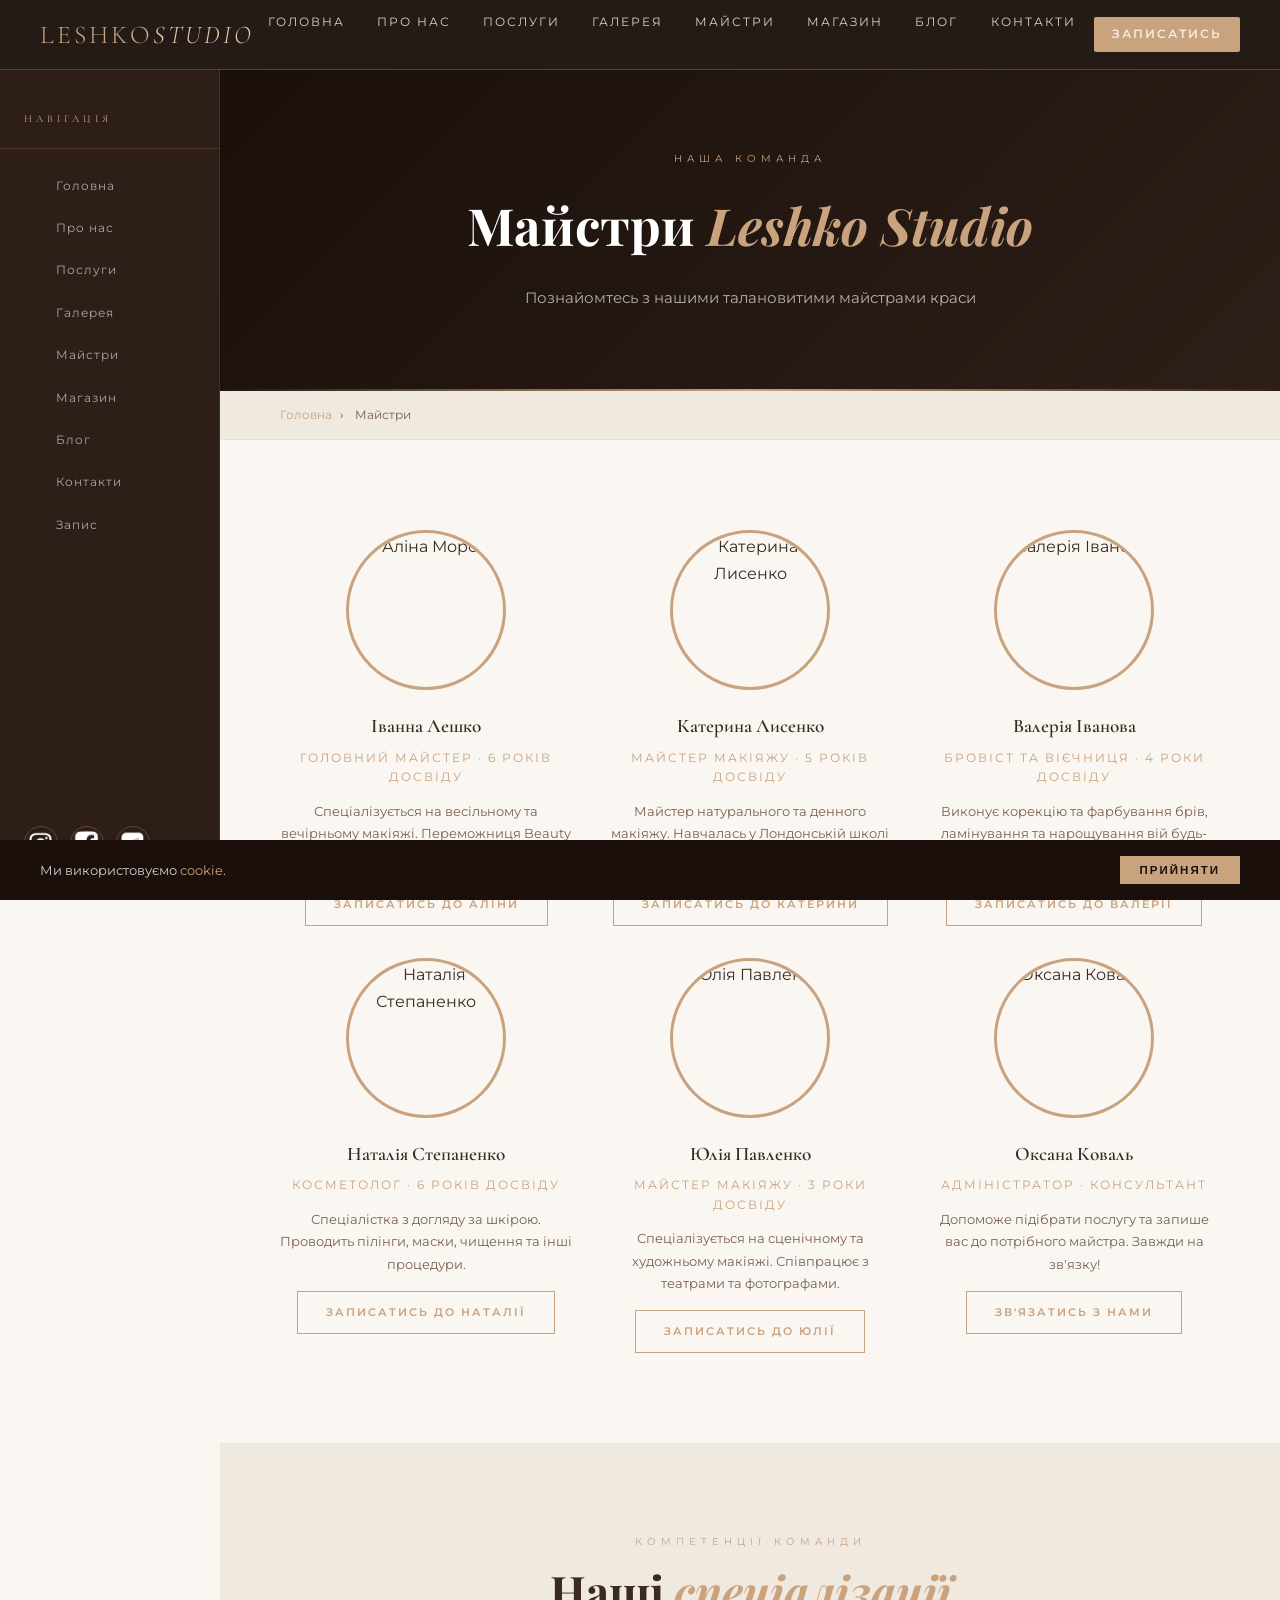
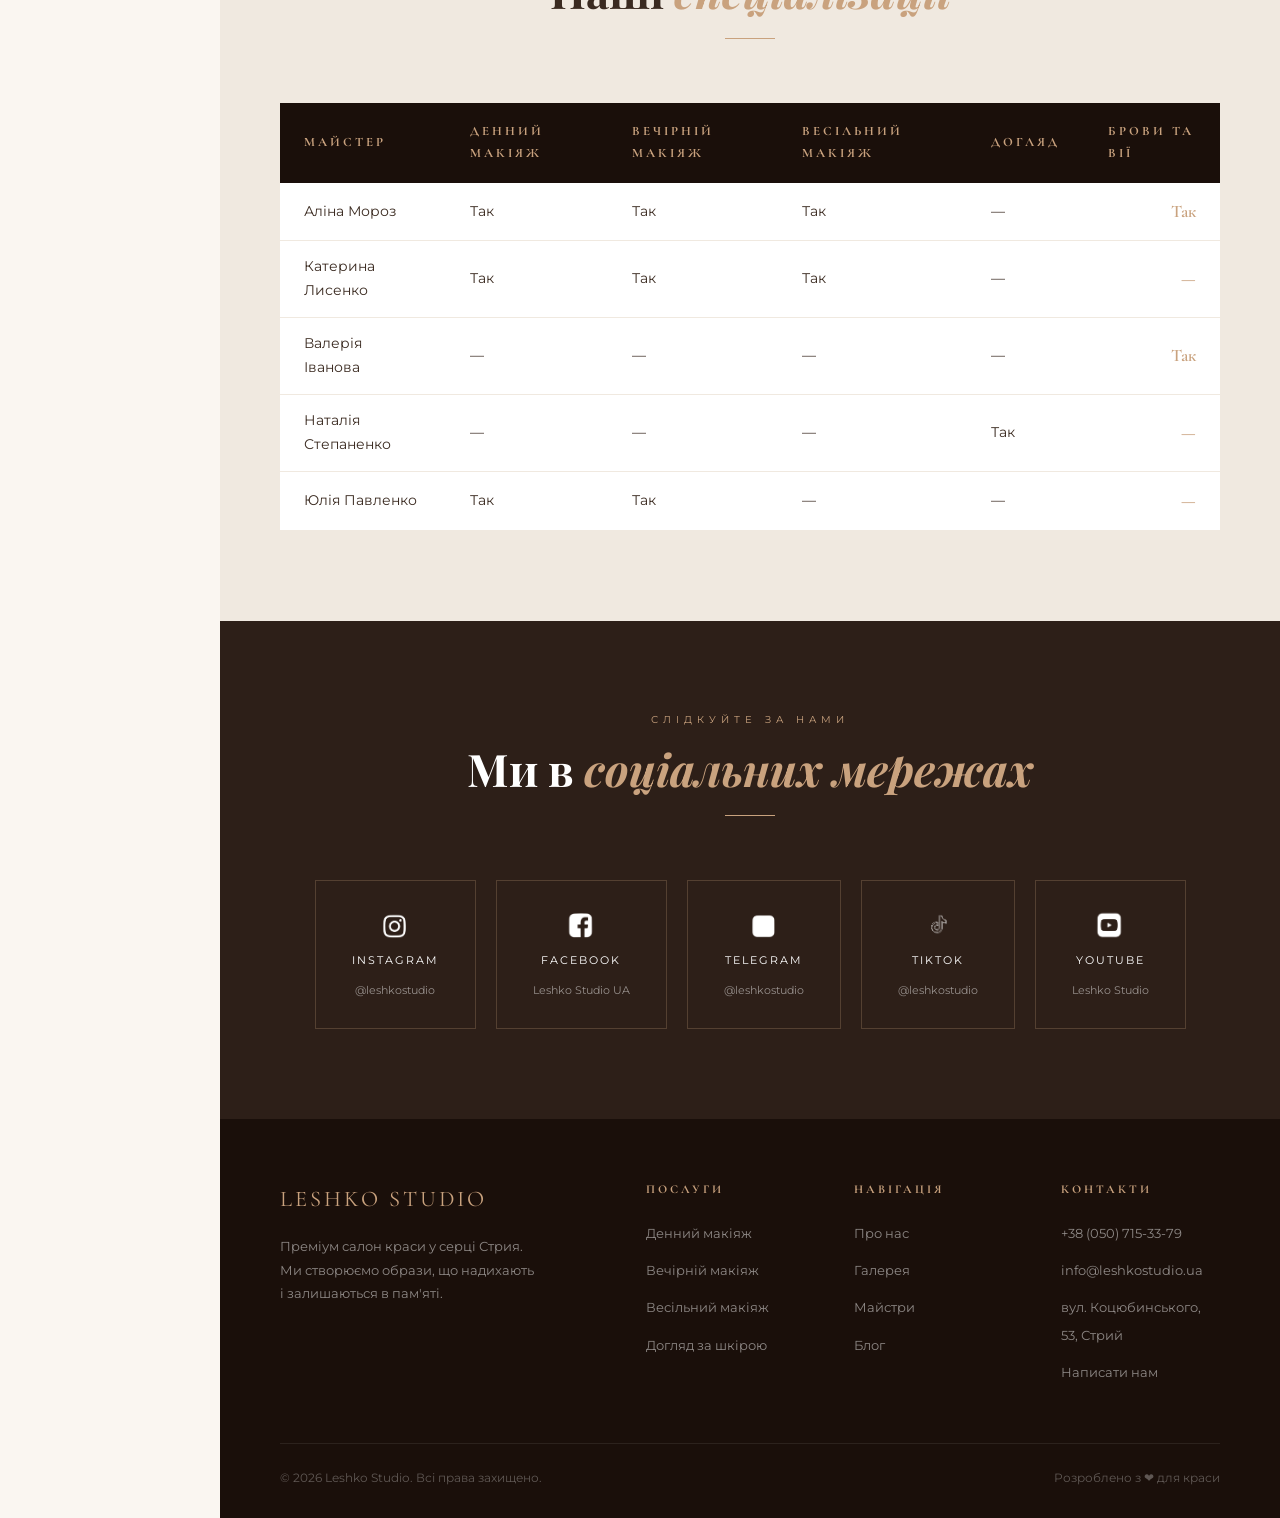
==== pages/team.html @ 3c19c836 "Add files" ====
<!DOCTYPE html>
<html lang="uk">
<head>
  <meta charset="UTF-8"/>
  <meta name="viewport" content="width=device-width, initial-scale=1.0"/>
  <title>Майстри — Leshko Studio</title>
  <link rel="stylesheet" href="../style.css"/>
  <link rel="shortcut icon" href="../icons/logo.png" type="image/x-icon">
</head>
<body>
<nav class="top-nav">
  <a href="../index.html" class="nav-logo">Leshko<span>Studio</span></a>
  <ul class="nav-links">
    <li><a href="../index.html">Головна</a></li>
    <li><a href="./about.html">Про нас</a></li>
    <li><a href="./services.html">Послуги</a></li>
    <li><a href="./gallery.html">Галерея</a></li>
    <li><a href="./team.html">Майстри</a></li>
    <li><a href="./shop.html">Магазин</a></li>
    <li><a href="./blog.html">Блог</a></li>
    <li><a href="./contact.html">Контакти</a></li>
    <li><a href="./booking.html" class="btn btn-primary" style="padding:8px 18px">Записатись</a></li>
  </ul>
  <div class="burger"><span></span><span></span><span></span></div>
</nav>

<div class="page-wrapper">
  <aside class="sidebar">
    <div class="sidebar-title">Навігація</div>
    <nav class="sidebar-nav">
      <a href="../index.html"><span class="icon"></span>Головна</a>
      <a href="./about.html"><span class="icon"></span>Про нас</a>
      <a href="./services.html"><span class="icon"></span>Послуги</a>
      <a href="./gallery.html"><span class="icon"></span>Галерея</a>
      <a href="./team.html"><span class="icon"></span>Майстри</a>
      <a href="./shop.html"><span class="icon"></span>Магазин</a>
      <a href="./blog.html"><span class="icon"></span>Блог</a>
      <a href="./contact.html"><span class="icon"></span>Контакти</a>
      <a href="./booking.html"><span class="icon"></span>Запис</a>
    </nav>
<div class="sidebar-social">
      <a href="https://instagram.com/makeup_ivankaaa" target="_blank" title="Instagram"><img src="../icons/insta.png" alt="instagram"></a>
      <a href="https://www.facebook.com/ivanna.lesko.831217?locale=uk_UA" target="_blank" title="Facebook"><img src="../icons/facebook.png" alt="facebook"></a>
      <a href="https://t.me/Ivanka_Leshko" target="_blank" title="Telegram"><img src="../icons/telegram.png" alt="telegram"></a>
    </div>
  </aside>

  <main class="main-content">
    <div class="page-hero">
      <p class="eyebrow">Наша команда</p>
      <h1>Майстри <em style="font-style:italic;color:var(--rose)">Leshko Studio</em></h1>
      <p>Познайомтесь з нашими талановитими майстрами краси</p>
    </div>
    <div class="breadcrumb">
      <a href="../index.html">Головна</a><span>›</span> Майстри
    </div>

    <section class="section">
      <div class="team-grid">
        <div class="team-card fade-up">
          <div class="team-photo">
            <img src="https://images.unsplash.com/photo-1573496359142-b8d87734a5a2?w=400&auto=format&fit=crop&facepad=2&faces=1" alt="Аліна Мороз"/>
          </div>
          <h3 class="team-name">Іванна Лешко</h3>
          <p class="team-role">Головний майстер · 6 років досвіду</p>
          <p class="team-bio">Спеціалізується на весільному та вечірньому макіяжі. Переможниця Beauty Awards 2023.</p>
          <a href="./booking.html" class="btn btn-outline" style="margin-top:16px;font-size:0.7rem">Записатись до Аліни</a>
        </div>

        <div class="team-card fade-up">
          <div class="team-photo">
            <img src="https://images.unsplash.com/photo-1580489944761-15a19d654956?w=400&auto=format&fit=crop" alt="Катерина Лисенко"/>
          </div>
          <h3 class="team-name">Катерина Лисенко</h3>
          <p class="team-role">Майстер макіяжу · 5 років досвіду</p>
          <p class="team-bio">Майстер натурального та денного макіяжу. Навчалась у Лондонській школі краси.</p>
          <a href="./booking.html" class="btn btn-outline" style="margin-top:16px;font-size:0.7rem">Записатись до Катерини</a>
        </div>

        <div class="team-card fade-up">
          <div class="team-photo">
            <img src="https://images.unsplash.com/photo-1544005313-94ddf0286df2?w=400&auto=format&fit=crop" alt="Валерія Іванова"/>
          </div>
          <h3 class="team-name">Валерія Іванова</h3>
          <p class="team-role">Бровіст та вієчниця · 4 роки досвіду</p>
          <p class="team-bio">Виконує корекцію та фарбування брів, ламінування та нарощування вій будь-якої складності.</p>
          <a href="./booking.html" class="btn btn-outline" style="margin-top:16px;font-size:0.7rem">Записатись до Валерії</a>
        </div>

        <div class="team-card fade-up">
          <div class="team-photo">
            <img src="https://images.unsplash.com/photo-1508214751196-bcfd4ca60f91?w=400&auto=format&fit=crop" alt="Наталія Степаненко"/>
          </div>
          <h3 class="team-name">Наталія Степаненко</h3>
          <p class="team-role">Косметолог · 6 років досвіду</p>
          <p class="team-bio">Спеціалістка з догляду за шкірою. Проводить пілінги, маски, чищення та інші процедури.</p>
          <a href="./booking.html" class="btn btn-outline" style="margin-top:16px;font-size:0.7rem">Записатись до Наталії</a>
        </div>

        <div class="team-card fade-up">
          <div class="team-photo">
            <img src="https://images.unsplash.com/photo-1531746020798-e6953c6e8e04?w=400&auto=format&fit=crop" alt="Юлія Павленко"/>
          </div>
          <h3 class="team-name">Юлія Павленко</h3>
          <p class="team-role">Майстер макіяжу · 3 роки досвіду</p>
          <p class="team-bio">Спеціалізується на сценічному та художньому макіяжі. Співпрацює з театрами та фотографами.</p>
          <a href="./booking.html" class="btn btn-outline" style="margin-top:16px;font-size:0.7rem">Записатись до Юлії</a>
        </div>

        <div class="team-card fade-up">
          <div class="team-photo">
            <img src="https://images.unsplash.com/photo-1438761681033-6461ffad8d80?w=400&auto=format&fit=crop" alt="Оксана Коваль"/>
          </div>
          <h3 class="team-name">Оксана Коваль</h3>
          <p class="team-role">Адміністратор · Консультант</p>
          <p class="team-bio">Допоможе підібрати послугу та запише вас до потрібного майстра. Завжди на зв'язку!</p>
          <a href="./contact.html" class="btn btn-outline" style="margin-top:16px;font-size:0.7rem">Зв'язатись з нами</a>
        </div>
      </div>
    </section>

    <!-- Таблиця навичок -->
    <section class="section section-smoke">
      <div class="section-header fade-up">
        <p class="section-label">Компетенції команди</p>
        <h2 class="section-title">Наші <em>спеціалізації</em></h2>
        <div class="section-line"></div>
      </div>
      <div class="fade-up" style="overflow-x:auto">
        <table class="price-table">
          <thead>
            <tr>
              <th>Майстер</th>
              <th>Денний макіяж</th>
              <th>Вечірній макіяж</th>
              <th>Весільний макіяж</th>
              <th>Догляд</th>
              <th>Брови та вії</th>
            </tr>
          </thead>
          <tbody>
            <tr><td>Аліна Мороз</td><td>Так</td><td>Так</td><td>Так</td><td>—</td><td>Так</td></tr>
            <tr><td>Катерина Лисенко</td><td>Так</td><td>Так</td><td>Так</td><td>—</td><td>—</td></tr>
            <tr><td>Валерія Іванова</td><td>—</td><td>—</td><td>—</td><td>—</td><td>Так</td></tr>
            <tr><td>Наталія Степаненко</td><td>—</td><td>—</td><td>—</td><td>Так</td><td>—</td></tr>
            <tr><td>Юлія Павленко</td><td>Так</td><td>Так</td><td>—</td><td>—</td><td>—</td></tr>
          </tbody>
        </table>
      </div>
    </section>

    <!-- Соціальні мережі -->
    <section class="section section-dark">
      <div class="section-header fade-up">
        <p class="section-label" style="color:var(--rose)">Слідкуйте за нами</p>
        <h2 class="section-title">Ми в <em>соціальних мережах</em></h2>
        <div class="section-line"></div>
      </div>
      <div class="social-grid fade-up">
        <a href="https://instagram.com/makeup_ivankaaa" target="_blank" class="social-link">
          <span class="s-icon"><img src="../icons/insta.png" alt="insta"></span>
          <span class="s-name">Instagram</span>
          <span style="font-size:0.7rem;color:rgba(255,255,255,0.5)">@leshkostudio</span>
        </a>
        <a href="https://www.facebook.com/ivanna.lesko.831217?locale=uk_UA" target="_blank" class="social-link">
          <span class="s-icon"><img src="../icons/facebook.png" alt="facebook"></span>
          <span class="s-name">Facebook</span>
          <span style="font-size:0.7rem;color:rgba(255,255,255,0.5)">Leshko Studio UA</span>
        </a>
        <a href="https://t.me/Ivanka_Leshko" target="_blank" class="social-link">
          <span class="s-icon"><img src="../icons/telegram.png" alt="telegram"></span>
          <span class="s-name">Telegram</span>
          <span style="font-size:0.7rem;color:rgba(255,255,255,0.5)">@leshkostudio</span>
        </a>
        <a href="https://tiktok.com/_ivano4ka._" target="_blank" class="social-link">
          <span class="s-icon"><img src="../icons/tiktok.png" alt="tiktok"></span>
          <span class="s-name">TikTok</span>
          <span style="font-size:0.7rem;color:rgba(255,255,255,0.5)">@leshkostudio</span>
        </a>
        <a href="https://youtube.com" target="_blank" class="social-link">
          <span class="s-icon"><img src="../icons/youtube.png" alt="youtube"></span>
          <span class="s-name">YouTube</span>
          <span style="font-size:0.7rem;color:rgba(255,255,255,0.5)">Leshko Studio</span>
        </a>
      </div>
    </section>

    <footer>
      <div class="footer-grid">
        <div class="footer-brand">
          <p class="logo">Leshko Studio</p>
          <p>Преміум салон краси у серці Стрия. Ми створюємо образи, що надихають і залишаються в пам'яті.</p>
        </div>
        <div class="footer-col">
          <h4>Послуги</h4>
          <ul>
            <li><a href="./services.html">Денний макіяж</a></li>
            <li><a href="./services.html">Вечірній макіяж</a></li>
            <li><a href="./services.html">Весільний макіяж</a></li>
            <li><a href="./services.html">Догляд за шкірою</a></li>
          </ul>
        </div>
        <div class="footer-col">
          <h4>Навігація</h4>
          <ul>
            <li><a href="./about.html">Про нас</a></li>
            <li><a href="./gallery.html">Галерея</a></li>
            <li><a href="./team.html">Майстри</a></li>
            <li><a href="./blog.html">Блог</a></li>
          </ul>
        </div>
        <div class="footer-col">
          <h4>Контакти</h4>
          <ul>
            <li><a href="tel:+380441234567">+38 (050) 715-33-79</a></li>
            <li><a href="mailto:info@leshkotudio.ua">info@leshkostudio.ua</a></li>
            <li><a href="#">вул. Коцюбинського, 53, Стрий</a></li>
            <li><a href="./contact.html">Написати нам</a></li>
          </ul>
        </div>
      </div>
      <div class="footer-bottom">
        <p>© 2026 Leshko Studio. Всі права захищено.</p>
        <p>Розроблено з ❤ для краси</p>
      </div>
    </footer>
  </main>
</div>

<div id="lightbox" class="lightbox"><button class="lightbox-close">✕</button><img src="" alt=""/></div>
<button class="scroll-top">↑</button>
<div id="notification" class="notification"></div>
<div id="cookieBanner" class="cookie-banner">
  <p>Ми використовуємо <a href="#">cookie</a>.</p>
  <button id="cookieAccept" class="btn btn-primary" style="padding:8px 20px">Прийняти</button>
</div>
<script src="../main.js"></script>
</body>
</html>
---- style.css ----
/* ===========================
   ГЛОБАЛЬНІ ЗМІННІ ТА RESET
   =========================== */
@import url('https://fonts.googleapis.com/css2?family=Cormorant+Garamond:ital,wght@0,300;0,400;0,600;1,300;1,400&family=Montserrat:wght@300;400;500;600&family=Playfair+Display:ital,wght@0,700;1,500&display=swap');

:root {
  --rose:       #c9a27e;
  --blush:      #e8c5a8;
  --deep:       #1a0f0a;
  --charcoal:   #2d1f18;
  --cream:      #faf6f1;
  --smoke:      #f0e9e0;
  --gold:       #b8966a;
  --text:       #3a2a20;
  --light-text: #7a6050;
  --white:      #ffffff;
  --shadow:     rgba(26,15,10,0.15);
  --nav-h:      70px;
}

*, *::before, *::after { box-sizing: border-box; margin: 0; padding: 0; }

html { scroll-behavior: smooth; font-size: 16px; }

body {
  font-family: 'Montserrat', sans-serif;
  background: var(--cream);
  color: var(--text);
  line-height: 1.7;
  overflow-x: hidden;
}

a { color: inherit; text-decoration: none; transition: color .3s; }
a:hover { color: var(--rose); }
img { max-width: 100%; display: block; }
ul { list-style: none; }

/* ===========================
   HORIZONTAL NAVIGATION
   =========================== */
.top-nav {
  position: fixed;
  top: 0; left: 0; right: 0;
  height: var(--nav-h);
  background: rgba(26,15,10,0.95);
  backdrop-filter: blur(10px);
  display: flex;
  align-items: center;
  justify-content: space-between;
  padding: 0 40px;
  z-index: 1000;
  border-bottom: 1px solid rgba(201,162,126,0.3);
}

.nav-logo {
  font-family: 'Cormorant Garamond', serif;
  font-size: 1.6rem;
  font-weight: 300;
  letter-spacing: 3px;
  color: var(--rose);
  text-transform: uppercase;
}

.nav-logo span { font-style: italic; color: var(--blush); }

.nav-links {
  display: flex;
  gap: 8px;
  align-items: center;
}

.nav-links a {
  color: rgba(255,255,255,0.8);
  font-size: 0.72rem;
  letter-spacing: 2px;
  text-transform: uppercase;
  padding: 8px 14px;
  border-radius: 2px;
  transition: all .3s;
  position: relative;
}

.nav-links a::after {
  content: '';
  position: absolute;
  bottom: 4px; left: 14px; right: 14px;
  height: 1px;
  background: var(--rose);
  transform: scaleX(0);
  transition: transform .3s;
}

.nav-links a:hover { color: var(--rose); }
.nav-links a:hover::after,
.nav-links a.active::after { transform: scaleX(1); }
.nav-links a.active { color: var(--rose); }

.burger {
  display: none;
  flex-direction: column;
  gap: 5px;
  cursor: pointer;
  padding: 4px;
}
.burger span {
  display: block;
  width: 24px; height: 2px;
  background: var(--rose);
  transition: all .3s;
}

/* ===========================
   LAYOUT WITH SIDEBAR
   =========================== */
.page-wrapper {
  display: flex;
  min-height: 100vh;
  padding-top: var(--nav-h);
}

/* ===========================
   VERTICAL SIDEBAR NAV
   =========================== */
.sidebar {
  width: 220px;
  min-height: calc(100vh - var(--nav-h));
  background: var(--charcoal);
  position: sticky;
  top: var(--nav-h);
  height: calc(100vh - var(--nav-h));
  overflow-y: auto;
  flex-shrink: 0;
  padding: 40px 0 40px;
  display: flex;
  flex-direction: column;
  border-right: 1px solid rgba(201,162,126,0.15);
}

.sidebar-title {
  font-family: 'Cormorant Garamond', serif;
  font-size: 0.65rem;
  letter-spacing: 4px;
  text-transform: uppercase;
  color: var(--rose);
  padding: 0 24px 20px;
  border-bottom: 1px solid rgba(201,162,126,0.2);
  margin-bottom: 16px;
}

.sidebar-nav a {
  display: flex;
  align-items: center;
  gap: 10px;
  padding: 11px 24px;
  color: rgba(255,255,255,0.6);
  font-size: 0.75rem;
  letter-spacing: 1px;
  transition: all .3s;
  border-left: 2px solid transparent;
}

.sidebar-nav a .icon { font-size: 1rem; width: 20px; text-align: center; }

.sidebar-nav a:hover,
.sidebar-nav a.active {
  color: var(--blush);
  background: rgba(201,162,126,0.08);
  border-left-color: var(--rose);
}

.sidebar-social {
  margin-top: auto;
  padding: 20px 24px 0;
  display: flex;
  gap: 12px;
}

.sidebar-social a {
  width: 34px; height: 34px;
  border: 1px solid rgba(201,162,126,0.3);
  border-radius: 50%;
  display: flex;
  align-items: center;
  justify-content: center;
  color: var(--rose);
  font-size: 0.9rem;
  transition: all .3s;
  text-decoration: none;
}

.sidebar-social a:hover {
  background: var(--rose);
  color: var(--deep);
  border-color: var(--rose);
}

/* ===========================
   MAIN CONTENT
   =========================== */
.main-content {
  flex: 1;
  min-width: 0;
}

/* ===========================
   HERO SECTION (з відео)
   =========================== */
.hero {
  position: relative;
  height: calc(100vh - var(--nav-h));
  display: flex;
  align-items: center;
  justify-content: center;
  overflow: hidden;
}

.hero-video {
  position: absolute;
  inset: 0;
  width: 100%; height: 100%;
  object-fit: cover;
  object-position: center 30%;
  z-index: 0;
}

.hero-overlay {
  position: absolute;
  inset: 0;
  background: linear-gradient(135deg, rgba(26,15,10,0.75) 0%, rgba(26,15,10,0.4) 60%, rgba(201,162,126,0.1) 100%);
  z-index: 1;
}

.hero-content {
  position: relative;
  z-index: 2;
  text-align: center;
  color: var(--white);
  padding: 0 20px;
  max-width: 800px;
}

.hero-eyebrow {
  font-size: 0.65rem;
  letter-spacing: 6px;
  text-transform: uppercase;
  color: var(--rose);
  margin-bottom: 20px;
  animation: fadeUp .8s ease both;
}

.hero-title {
  font-family: 'Playfair Display', serif;
  font-size: clamp(2.8rem, 6vw, 5.5rem);
  line-height: 1.1;
  margin-bottom: 24px;
  animation: fadeUp .8s .2s ease both;
}

.hero-title em {
  font-style: italic;
  color: var(--blush);
}

.hero-subtitle {
  font-size: 1rem;
  color: rgba(255,255,255,0.75);
  font-weight: 300;
  margin-bottom: 40px;
  animation: fadeUp .8s .4s ease both;
}

.hero-cta {
  display: inline-flex;
  align-items: center;
  gap: 12px;
  background: var(--rose);
  color: var(--deep);
  padding: 14px 36px;
  font-size: 0.75rem;
  letter-spacing: 2px;
  text-transform: uppercase;
  font-weight: 600;
  border: none;
  cursor: pointer;
  transition: all .3s;
  animation: fadeUp .8s .6s ease both;
}

.hero-cta:hover {
  background: var(--gold);
  color: var(--white);
  transform: translateY(-2px);
  box-shadow: 0 8px 30px rgba(201,162,126,0.4);
}

/* ===========================
   SECTION STYLES
   =========================== */
.section {
  padding: 90px 60px;
}

.section-sm { padding: 60px 60px; }

.section-dark {
  background: var(--charcoal);
  color: var(--white);
}

.section-smoke { background: var(--smoke); }

.section-header {
  text-align: center;
  margin-bottom: 64px;
}

.section-label {
  font-size: 0.62rem;
  letter-spacing: 5px;
  text-transform: uppercase;
  color: var(--rose);
  margin-bottom: 14px;
}

.section-title {
  font-family: 'Playfair Display', serif;
  font-size: clamp(2rem, 3.5vw, 3rem);
  line-height: 1.2;
  color: inherit;
}

.section-title em { font-style: italic; color: var(--rose); }

.section-line {
  width: 50px; height: 1px;
  background: var(--rose);
  margin: 20px auto 0;
}

/* ===========================
   CARDS GRID
   =========================== */
.cards-grid {
  display: grid;
  grid-template-columns: repeat(auto-fill, minmax(260px, 1fr));
  gap: 28px;
}

.card {
  background: var(--white);
  border: 1px solid rgba(201,162,126,0.15);
  overflow: hidden;
  transition: all .4s;
  position: relative;
}

.card:hover {
  transform: translateY(-6px);
  box-shadow: 0 20px 60px var(--shadow);
}

.card-img {
  height: 220px;
  overflow: hidden;
}

.card-img img {
  width: 100%; height: 100%;
  object-fit: cover;
  transition: transform .6s;
}

.card:hover .card-img img { transform: scale(1.08); }

.card-body { padding: 24px; }

.card-label {
  font-size: 0.6rem;
  letter-spacing: 3px;
  text-transform: uppercase;
  color: var(--rose);
  margin-bottom: 8px;
}

.card-title {
  font-family: 'Cormorant Garamond', serif;
  font-size: 1.3rem;
  font-weight: 600;
  margin-bottom: 10px;
  color: var(--deep);
}

.card-text {
  font-size: 0.82rem;
  color: var(--light-text);
  line-height: 1.8;
}

.card-price {
  margin-top: 16px;
  font-family: 'Cormorant Garamond', serif;
  font-size: 1.5rem;
  color: var(--rose);
  font-weight: 600;
}

.btn {
  display: inline-block;
  padding: 11px 28px;
  font-size: 0.72rem;
  letter-spacing: 2px;
  text-transform: uppercase;
  font-weight: 600;
  cursor: pointer;
  transition: all .3s;
  border: none;
}

.btn-primary {
  background: var(--rose);
  color: var(--deep);
}

.btn-primary:hover {
  background: var(--gold);
  color: var(--rose);
  transform: translateY(-2px);
}

.btn-outline {
  background: transparent;
  color: var(--rose);
  border: 1px solid var(--rose);
}

.btn-outline:hover {
  background: var(--rose);
  color: var(--deep);
}

.btn-outline-white {
  background: transparent;
  color: var(--white);
  border: 1px solid rgba(255,255,255,0.4);
}

.btn-outline-white:hover {
  background: var(--white);
  color: var(--deep);
}

.price-table {
  width: 100%;
  border-collapse: collapse;
  background: var(--white);
  box-shadow: 0 4px 30px var(--shadow);
}

.price-table th {
  background: var(--deep);
  color: var(--rose);
  font-family: 'Cormorant Garamond', serif;
  font-size: 0.8rem;
  letter-spacing: 3px;
  text-transform: uppercase;
  padding: 18px 24px;
  text-align: left;
}

.price-table td {
  padding: 14px 24px;
  font-size: 0.88rem;
  color: var(--text);
  border-bottom: 1px solid var(--smoke);
}

.price-table tr:hover td { background: var(--smoke); }

.price-table td:last-child {
  font-family: 'Cormorant Garamond', serif;
  font-size: 1.1rem;
  color: var(--rose);
  font-weight: 600;
  text-align: right;
}

.price-table .category-row td {
  background: var(--smoke);
  font-weight: 600;
  font-size: 0.78rem;
  letter-spacing: 2px;
  text-transform: uppercase;
  color: var(--light-text);
  border-bottom: none;
}

.gallery-grid {
  display: grid;
  grid-template-columns: repeat(4, 1fr);
  grid-template-rows: auto;
  gap: 12px;
}

.gallery-item {
  overflow: hidden;
  position: relative;
  cursor: pointer;
}

.gallery-item img {
  width: 100%; height: 100%;
  object-fit: cover;
  transition: transform .6s;
  min-height: 200px;
}

.gallery-item:hover img { transform: scale(1.08); }

.gallery-item.wide { grid-column: span 2; }
.gallery-item.tall { grid-row: span 2; }

.gallery-overlay {
  position: absolute;
  inset: 0;
  background: rgba(26,15,10,0.5);
  display: flex;
  align-items: center;
  justify-content: center;
  opacity: 0;
  transition: opacity .4s;
}

.gallery-item:hover .gallery-overlay { opacity: 1; }

.gallery-overlay span {
  color: var(--white);
  font-size: 2rem;
}

.team-grid {
  display: grid;
  grid-template-columns: repeat(auto-fill, minmax(220px, 1fr));
  gap: 32px;
}

.team-card { text-align: center; }

.team-photo {
  width: 160px; height: 160px;
  border-radius: 50%;
  overflow: hidden;
  margin: 0 auto 20px;
  border: 3px solid var(--rose);
  transition: transform .4s;
}

.team-photo:hover { transform: scale(1.05); }
.team-photo img { width: 100%; height: 100%; object-fit: cover; }

.team-name {
  font-family: 'Cormorant Garamond', serif;
  font-size: 1.2rem;
  font-weight: 600;
  margin-bottom: 6px;
}

.team-role {
  font-size: 0.72rem;
  letter-spacing: 2px;
  text-transform: uppercase;
  color: var(--rose);
}

.team-bio {
  font-size: 0.82rem;
  color: var(--light-text);
  margin-top: 12px;
}

.reviews-grid {
  display: grid;
  grid-template-columns: repeat(auto-fill, minmax(300px, 1fr));
  gap: 28px;
}

.review-card {
  background: var(--white);
  border: 1px solid rgba(201,162,126,0.15);
  padding: 32px;
  position: relative;
}

.review-card::before {
  content: '"';
  font-family: 'Playfair Display', serif;
  font-size: 5rem;
  color: var(--blush);
  position: absolute;
  top: 10px; left: 20px;
  line-height: 1;
  opacity: 0.5;
}

.review-text {
  font-size: 0.9rem;
  color: var(--light-text);
  line-height: 1.8;
  margin-bottom: 20px;
  padding-top: 20px;
}

.review-author {
  display: flex;
  align-items: center;
  gap: 14px;
}

.review-avatar {
  width: 44px; height: 44px;
  border-radius: 50%;
  overflow: hidden;
  background: var(--smoke);
  display: flex;
  align-items: center;
  justify-content: center;
  font-family: 'Cormorant Garamond', serif;
  font-size: 1.2rem;
  color: var(--rose);
  border: 2px solid var(--rose);
}

.review-name {
  font-family: 'Cormorant Garamond', serif;
  font-size: 1rem;
  font-weight: 600;
}

.social-link .s-icon img {
  width: 32px;
  height: 32px;
  object-fit: contain;
  filter: brightness(0) invert(1);
  transition: filter .3s;
}

.social-link:hover .s-icon img {
  filter: brightness(0);
}

.review-stars { color: var(--gold); font-size: 0.8rem; }

/* ===========================
   CONTACT / FORM
   =========================== */
.contact-layout {
  display: grid;
  grid-template-columns: 1fr 1fr;
  gap: 60px;
  align-items: start;
}

.contact-info-item {
  display: flex;
  gap: 16px;
  align-items: flex-start;
  margin-bottom: 28px;
}

.contact-icon {
  width: 44px; height: 44px;
  background: rgba(201,162,126,0.15);
  border: 1px solid rgba(201,162,126,0.3);
  display: flex;
  align-items: center;
  justify-content: center;
  font-size: 1.1rem;
  flex-shrink: 0;
}

.contact-detail h4 {
  font-family: 'Cormorant Garamond', serif;
  font-size: 1rem;
  font-weight: 600;
  margin-bottom: 4px;
}

.contact-detail p {
  font-size: 0.85rem;
  color: var(--light-text);
}

.form-group { margin-bottom: 20px; }

.form-group label {
  display: block;
  font-size: 0.7rem;
  letter-spacing: 2px;
  text-transform: uppercase;
  color: var(--light-text);
  margin-bottom: 8px;
}

.form-group input,
.form-group select,
.form-group textarea {
  width: 100%;
  padding: 12px 16px;
  background: var(--smoke);
  border: 1px solid rgba(201,162,126,0.2);
  font-family: 'Montserrat', sans-serif;
  font-size: 0.88rem;
  color: var(--text);
  outline: none;
  transition: border-color .3s;
}

.form-group input:focus,
.form-group select:focus,
.form-group textarea:focus {
  border-color: var(--rose);
  background: var(--white);
}

.form-group textarea { resize: vertical; min-height: 120px; }

/* ===========================
   MAP
   =========================== */
.map-container {
  height: 420px;
  overflow: hidden;
  border: 1px solid rgba(201,162,126,0.2);
}

.map-container iframe {
  width: 100%;
  height: 100%;
  border: none;
  filter: grayscale(30%) sepia(10%);
}

/* ===========================
   SOCIAL LINKS SECTION
   =========================== */
.social-grid {
  display: flex;
  gap: 20px;
  flex-wrap: wrap;
  justify-content: center;
}

.social-link {
  display: flex;
  flex-direction: column;
  align-items: center;
  gap: 10px;
  padding: 28px 36px;
  border: 1px solid rgba(201,162,126,0.25);
  transition: all .3s;
  color: var(--white);
  min-width: 120px;
}

.social-link:hover {
  background: var(--rose);
  border-color: var(--rose);
  color: var(--deep);
  transform: translateY(-4px);
}

.social-link .s-icon { font-size: 2rem; }

.social-link .s-name {
  font-size: 0.7rem;
  letter-spacing: 2px;
  text-transform: uppercase;
}

/* ===========================
   PROMO BANNER
   =========================== */
.promo-banner {
  background: linear-gradient(135deg, var(--deep) 0%, var(--charcoal) 100%);
  padding: 60px;
  text-align: center;
  color: var(--white);
  position: relative;
  overflow: hidden;
}

.promo-banner::before {
  content: '';
  position: absolute;
  inset: 0;
  background: radial-gradient(ellipse at center, rgba(201,162,126,0.1) 0%, transparent 70%);
  pointer-events: none;
}

.promo-banner h2,
.promo-banner p,
.promo-banner a {
  position: relative;
  z-index: 1;
}

.promo-banner h2 {
  font-family: 'Playfair Display', serif;
  font-size: clamp(1.8rem, 3vw, 2.8rem);
  margin-bottom: 16px;
  position: relative;
}

.promo-banner p {
  color: rgba(255,255,255,0.7);
  margin-bottom: 32px;
  position: relative;
}

/* ===========================
   FOOTER
   =========================== */
footer {
  background: var(--deep);
  color: var(--white);
  padding: 60px 60px 30px;
}

.footer-grid {
  display: grid;
  grid-template-columns: 2fr 1fr 1fr 1fr;
  gap: 48px;
  margin-bottom: 48px;
}

.footer-brand .logo {
  font-family: 'Cormorant Garamond', serif;
  font-size: 1.4rem;
  letter-spacing: 3px;
  color: var(--rose);
  text-transform: uppercase;
  margin-bottom: 16px;
}

.footer-brand p {
  font-size: 0.82rem;
  color: rgba(255,255,255,0.5);
  line-height: 1.8;
  max-width: 260px;
}

.footer-col h4 {
  font-family: 'Cormorant Garamond', serif;
  font-size: 0.75rem;
  letter-spacing: 3px;
  text-transform: uppercase;
  color: var(--rose);
  margin-bottom: 20px;
}

.footer-col ul li {
  margin-bottom: 10px;
}

.footer-col ul li a {
  font-size: 0.82rem;
  color: rgba(255,255,255,0.5);
  transition: color .3s;
}

.footer-col ul li a:hover { color: var(--rose); }

.footer-bottom {
  border-top: 1px solid rgba(255,255,255,0.08);
  padding-top: 24px;
  display: flex;
  justify-content: space-between;
  align-items: center;
}

.footer-bottom p {
  font-size: 0.75rem;
  color: rgba(255,255,255,0.3);
}

/* ===========================
   PAGE HERO (non-video)
   =========================== */
.page-hero {
  background: linear-gradient(135deg, var(--deep) 0%, var(--charcoal) 100%);
  padding: 80px 60px;
  text-align: center;
  color: var(--white);
  position: relative;
  overflow: hidden;
}

.page-hero::after {
  content: '';
  position: absolute;
  bottom: 0; left: 0; right: 0;
  height: 2px;
  background: linear-gradient(90deg, transparent, var(--rose), transparent);
}

.page-hero .eyebrow {
  font-size: 0.65rem;
  letter-spacing: 5px;
  text-transform: uppercase;
  color: var(--rose);
  margin-bottom: 14px;
}

.page-hero h1 {
  font-family: 'Playfair Display', serif;
  font-size: clamp(2rem, 4vw, 3.5rem);
  margin-bottom: 16px;
}

.page-hero p {
  color: rgba(255,255,255,0.65);
  max-width: 600px;
  margin: 0 auto;
  font-size: 0.95rem;
}

/* ===========================
   BREADCRUMB
   =========================== */
.breadcrumb {
  padding: 14px 60px;
  background: var(--smoke);
  border-bottom: 1px solid rgba(201,162,126,0.15);
  font-size: 0.75rem;
  color: var(--light-text);
}

.breadcrumb a { color: var(--rose); }
.breadcrumb span { margin: 0 8px; }

/* ===========================
   TABS
   =========================== */
.tabs { margin-bottom: 40px; }

.tab-list {
  display: flex;
  gap: 0;
  border-bottom: 2px solid var(--smoke);
  margin-bottom: 32px;
}

.tab-btn {
  padding: 12px 28px;
  font-size: 0.75rem;
  letter-spacing: 2px;
  text-transform: uppercase;
  background: none;
  border: none;
  cursor: pointer;
  color: var(--light-text);
  border-bottom: 2px solid transparent;
  margin-bottom: -2px;
  transition: all .3s;
  font-family: 'Montserrat', sans-serif;
}

.tab-btn.active,
.tab-btn:hover {
  color: var(--rose);
  border-bottom-color: var(--rose);
}

.tab-panel { display: none; }
.tab-panel.active { display: block; }

/* ===========================
   ACCORDION (FAQ)
   =========================== */
.accordion-item {
  border-bottom: 1px solid rgba(201,162,126,0.15);
}

.accordion-btn {
  width: 100%;
  background: none;
  border: none;
  padding: 20px 0;
  display: flex;
  justify-content: space-between;
  align-items: center;
  cursor: pointer;
  font-family: 'Montserrat', sans-serif;
  font-size: 0.92rem;
  font-weight: 500;
  color: var(--text);
  text-align: left;
}

.accordion-btn .acc-icon {
  font-size: 1.2rem;
  color: var(--rose);
  transition: transform .3s;
  flex-shrink: 0;
}

.accordion-btn.open .acc-icon { transform: rotate(45deg); }

.accordion-body {
  max-height: 0;
  overflow: hidden;
  transition: max-height .4s ease;
}

.accordion-body-inner {
  padding: 0 0 20px;
  font-size: 0.88rem;
  color: var(--light-text);
  line-height: 1.9;
}

/* ===========================
   LIGHTBOX
   =========================== */
.lightbox {
  display: none;
  position: fixed;
  inset: 0;
  background: rgba(26,15,10,0.95);
  z-index: 9999;
  align-items: center;
  justify-content: center;
}

.lightbox.open { display: flex; }

.lightbox img {
  max-width: 90vw;
  max-height: 90vh;
  object-fit: contain;
}

.lightbox-close {
  position: absolute;
  top: 20px; right: 30px;
  font-size: 2rem;
  color: var(--rose);
  cursor: pointer;
  background: none;
  border: none;
}

/* ===========================
   SCROLL TO TOP
   =========================== */
.scroll-top {
  position: fixed;
  bottom: 40px; right: 40px;
  width: 44px; height: 44px;
  background: var(--rose);
  color: var(--deep);
  border: none;
  cursor: pointer;
  font-size: 1.2rem;
  display: flex;
  align-items: center;
  justify-content: center;
  opacity: 0;
  transform: translateY(20px);
  transition: all .3s;
  z-index: 500;
}

.scroll-top.visible {
  opacity: 1;
  transform: translateY(0);
}

.scroll-top:hover { background: var(--gold); }

/* ===========================
   COOKIE BANNER
   =========================== */
.cookie-banner {
  position: fixed;
  bottom: 0; left: 0; right: 0;
  background: var(--deep);
  color: rgba(255,255,255,0.8);
  padding: 16px 40px;
  display: flex;
  align-items: center;
  justify-content: space-between;
  gap: 20px;
  z-index: 800;
  font-size: 0.82rem;
  transform: translateY(100%);
  transition: transform .5s;
}

.cookie-banner.show { transform: translateY(0); }
.cookie-banner a { color: var(--rose); }

/* ===========================
   ANIMATIONS
   =========================== */
@keyframes fadeUp {
  from { opacity: 0; transform: translateY(30px); }
  to   { opacity: 1; transform: translateY(0); }
}

@keyframes fadeIn {
  from { opacity: 0; }
  to   { opacity: 1; }
}

.fade-up {
  opacity: 0;
  transform: translateY(40px);
  transition: opacity .7s ease, transform .7s ease;
}

.fade-up.visible {
  opacity: 1;
  transform: translateY(0);
}

/* ===========================
   RESPONSIVE
   =========================== */
@media (max-width: 1100px) {
  .footer-grid { grid-template-columns: 1fr 1fr; }
  .gallery-grid { grid-template-columns: repeat(2, 1fr); }
}

@media (max-width: 900px) {
  .sidebar { display: none; }
  .contact-layout { grid-template-columns: 1fr; gap: 40px; }

  .nav-links { display: none; }
  .nav-links.open {
    display: flex;
    flex-direction: column;
    position: absolute;
    top: var(--nav-h);
    left: 0; right: 0;
    background: rgba(26,15,10,0.98);
    padding: 20px;
    gap: 4px;
  }
  .burger { display: flex; }
  .section { padding: 60px 24px; }
  .section-sm { padding: 40px 24px; }
  .page-hero { padding: 60px 24px; }
  .breadcrumb { padding: 14px 24px; }
  .promo-banner { padding: 40px 24px; }
}

@media (max-width: 600px) {
  .footer-grid { grid-template-columns: 1fr; }
  .cards-grid { grid-template-columns: 1fr; }
  .gallery-grid { grid-template-columns: repeat(2,1fr); }
  .gallery-item.wide, .gallery-item.tall { grid-column: span 1; grid-row: span 1; }
  footer { padding: 40px 24px 20px; }
  .top-nav { padding: 0 20px; }
  .footer-bottom { flex-direction: column; gap: 10px; text-align: center; }
}

/* ===========================
   ABOUT PAGE SPECIFICS
   =========================== */
.about-hero-img {
  position: relative;
  height: 400px;
  overflow: hidden;
  margin-bottom: 60px;
}
.about-hero-img img {
  width: 100%; height: 100%;
  object-fit: cover;
}
.about-hero-img::after {
  content: '';
  position: absolute;
  inset: 0;
  background: linear-gradient(to right, rgba(201,162,126,0.2), transparent);
}

.two-col {
  display: grid;
  grid-template-columns: 1fr 1fr;
  gap: 60px;
  align-items: center;
}

.two-col .img-wrap {
  overflow: hidden;
}

.two-col .img-wrap img {
  width: 100%;
  transition: transform .6s;
}
.two-col:hover .img-wrap img { transform: scale(1.04); }

.stat-row {
  display: flex;
  gap: 40px;
  margin-top: 40px;
  flex-wrap: wrap;
}

.stat {
  text-align: center;
  flex: 1;
  min-width: 100px;
}

.stat-num {
  font-family: 'Playfair Display', serif;
  font-size: 2.8rem;
  color: var(--rose);
  line-height: 1;
  margin-bottom: 6px;
}

.stat-label {
  font-size: 0.7rem;
  letter-spacing: 2px;
  text-transform: uppercase;
  color: var(--light-text);
}

@media (max-width: 768px) {
  .two-col { grid-template-columns: 1fr; }
  .about-hero-img { height: 250px; }
}

/* ===========================
   BLOG PAGE
   =========================== */
.blog-card .card-img { height: 240px; }

.blog-meta {
  display: flex;
  gap: 16px;
  font-size: 0.72rem;
  color: var(--light-text);
  letter-spacing: 1px;
  text-transform: uppercase;
  margin-bottom: 10px;
}

.blog-meta .cat { color: var(--rose); }

/* ===========================
   BOOKING FORM
   =========================== */
.booking-grid {
  display: grid;
  grid-template-columns: 1fr 1fr;
  gap: 20px;
}

@media (max-width: 600px) {
  .booking-grid { grid-template-columns: 1fr; }
}

.time-slots {
  display: flex;
  flex-wrap: wrap;
  gap: 10px;
  margin-top: 8px;
}

.time-slot {
  padding: 8px 16px;
  border: 1px solid rgba(201,162,126,0.3);
  font-size: 0.8rem;
  cursor: pointer;
  transition: all .3s;
  background: var(--smoke);
  color: var(--text);
}

.time-slot:hover,
.time-slot.selected {
  background: var(--rose);
  border-color: var(--rose);
  color: var(--deep);
}

.time-slot.busy {
  opacity: 0.4;
  cursor: not-allowed;
  pointer-events: none;
}

/* ===========================
   NOTIFICATION
   =========================== */
.notification {
  position: fixed;
  top: 80px; right: 20px;
  background: var(--deep);
  color: var(--white);
  padding: 16px 24px;
  font-size: 0.85rem;
  border-left: 3px solid var(--rose);
  z-index: 2000;
  opacity: 0;
  transform: translateX(20px);
  transition: all .4s;
  max-width: 320px;
}

.notification.show {
  opacity: 1;
  transform: translateX(0);
}
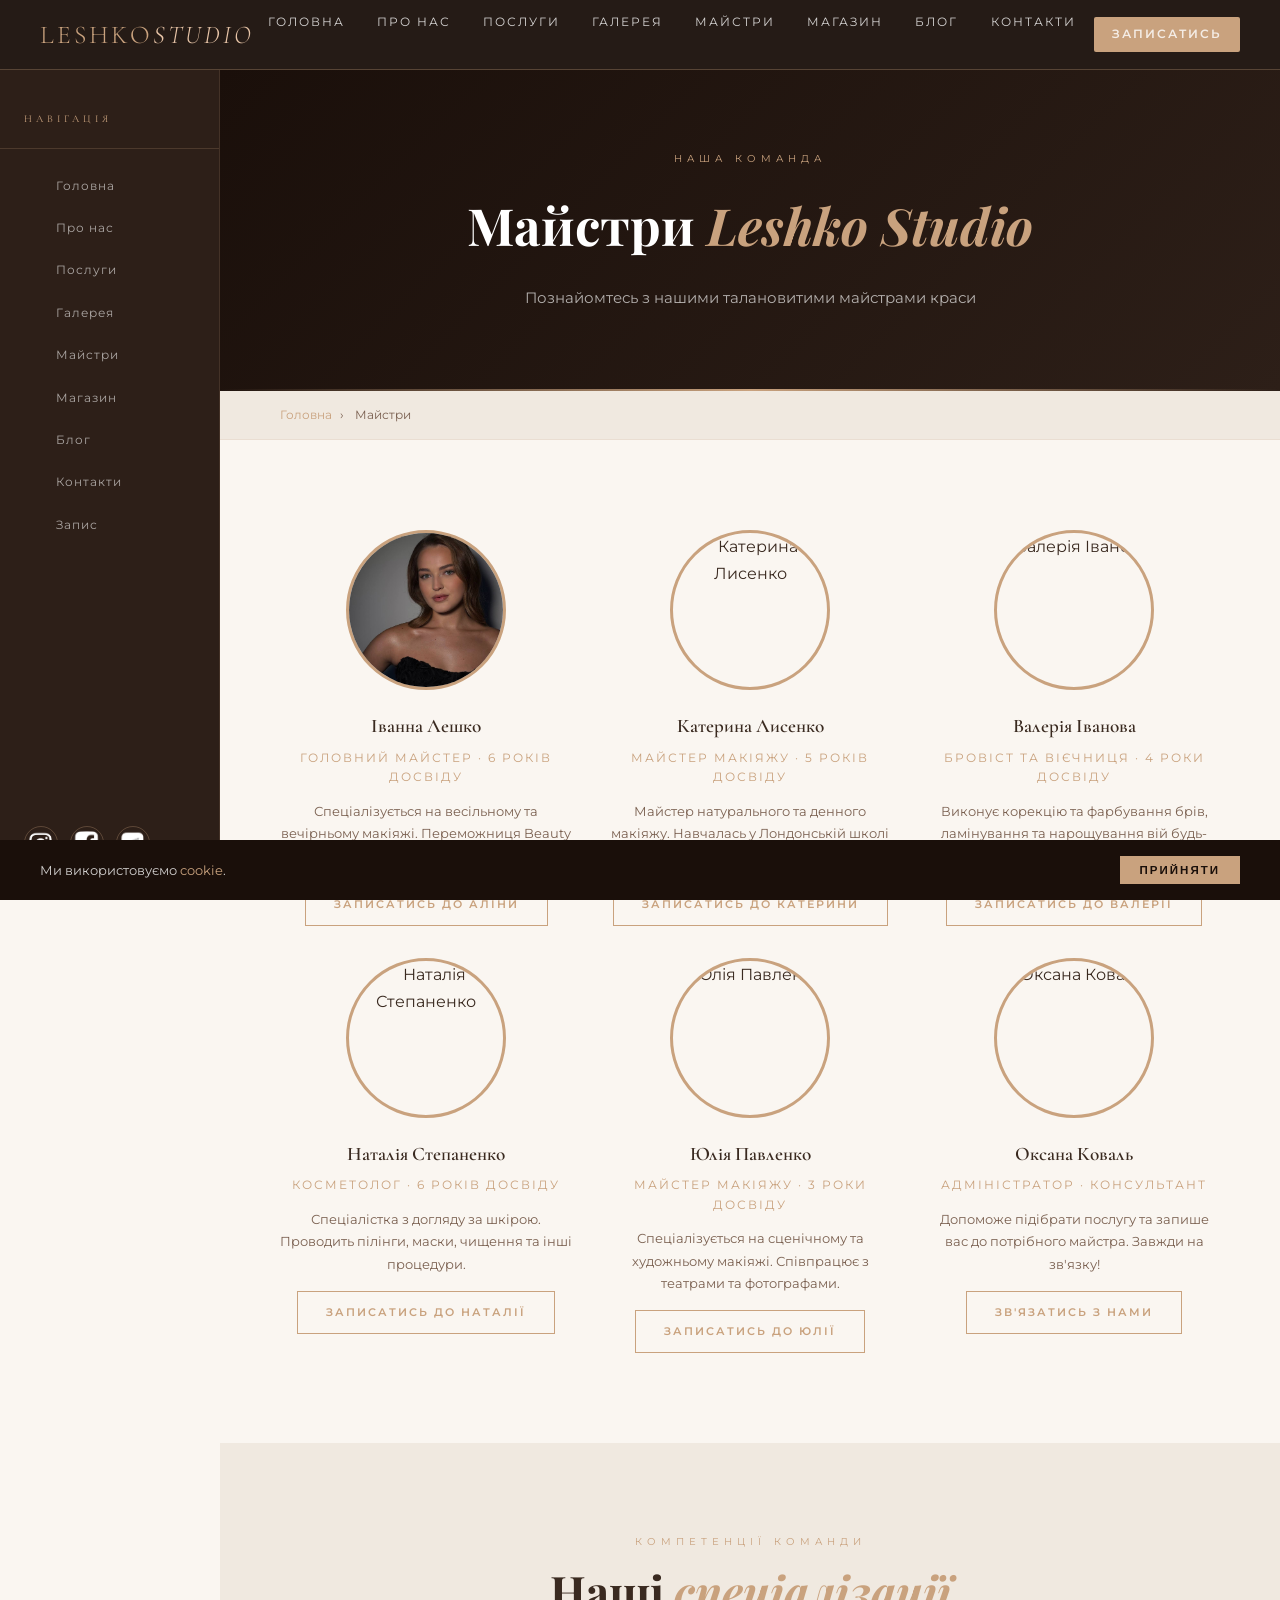
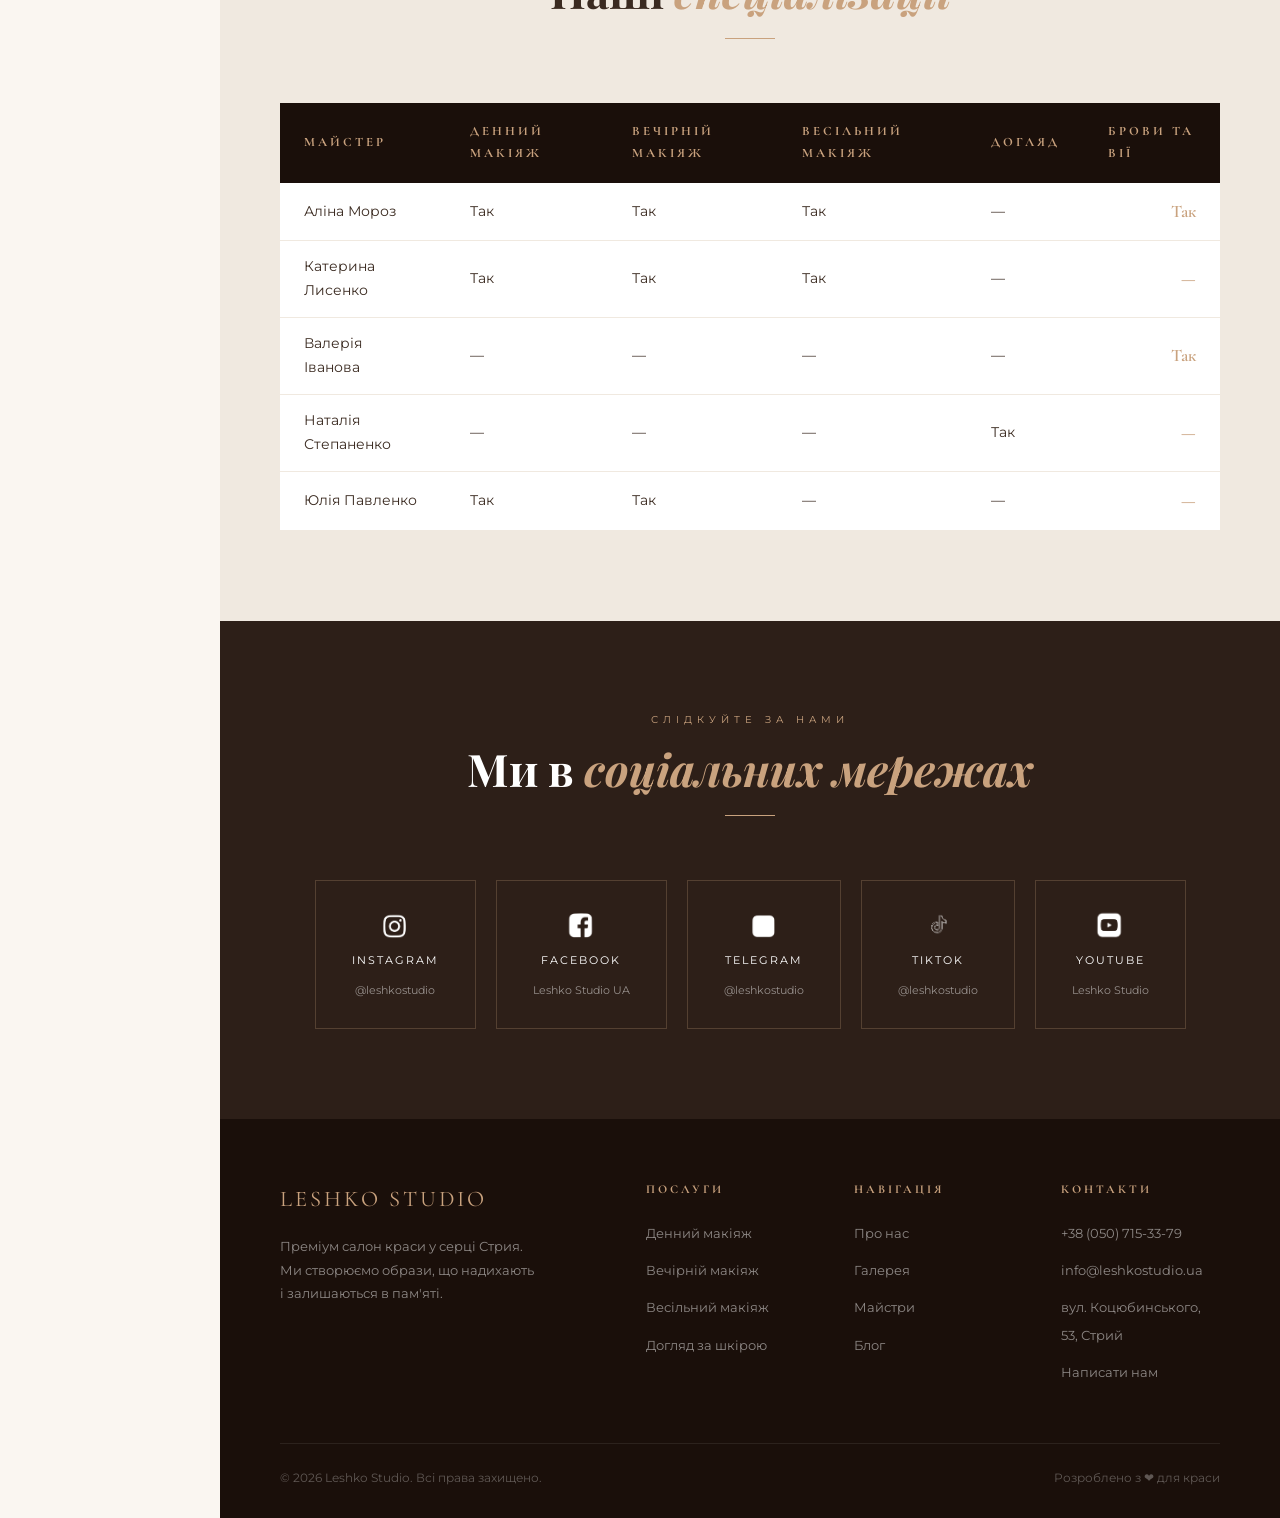
==== commit 9ff7b1e5: "Update team.html" ====
--- a/pages/team.html
+++ b/pages/team.html
@@ -59,7 +59,7 @@
       <div class="team-grid">
         <div class="team-card fade-up">
           <div class="team-photo">
-            <img src="https://images.unsplash.com/photo-1573496359142-b8d87734a5a2?w=400&auto=format&fit=crop&facepad=2&faces=1" alt="Аліна Мороз"/>
+            <img src="../images/1.jpg" alt="Іванна"/>
           </div>
           <h3 class="team-name">Іванна Лешко</h3>
           <p class="team-role">Головний майстер · 6 років досвіду</p>
